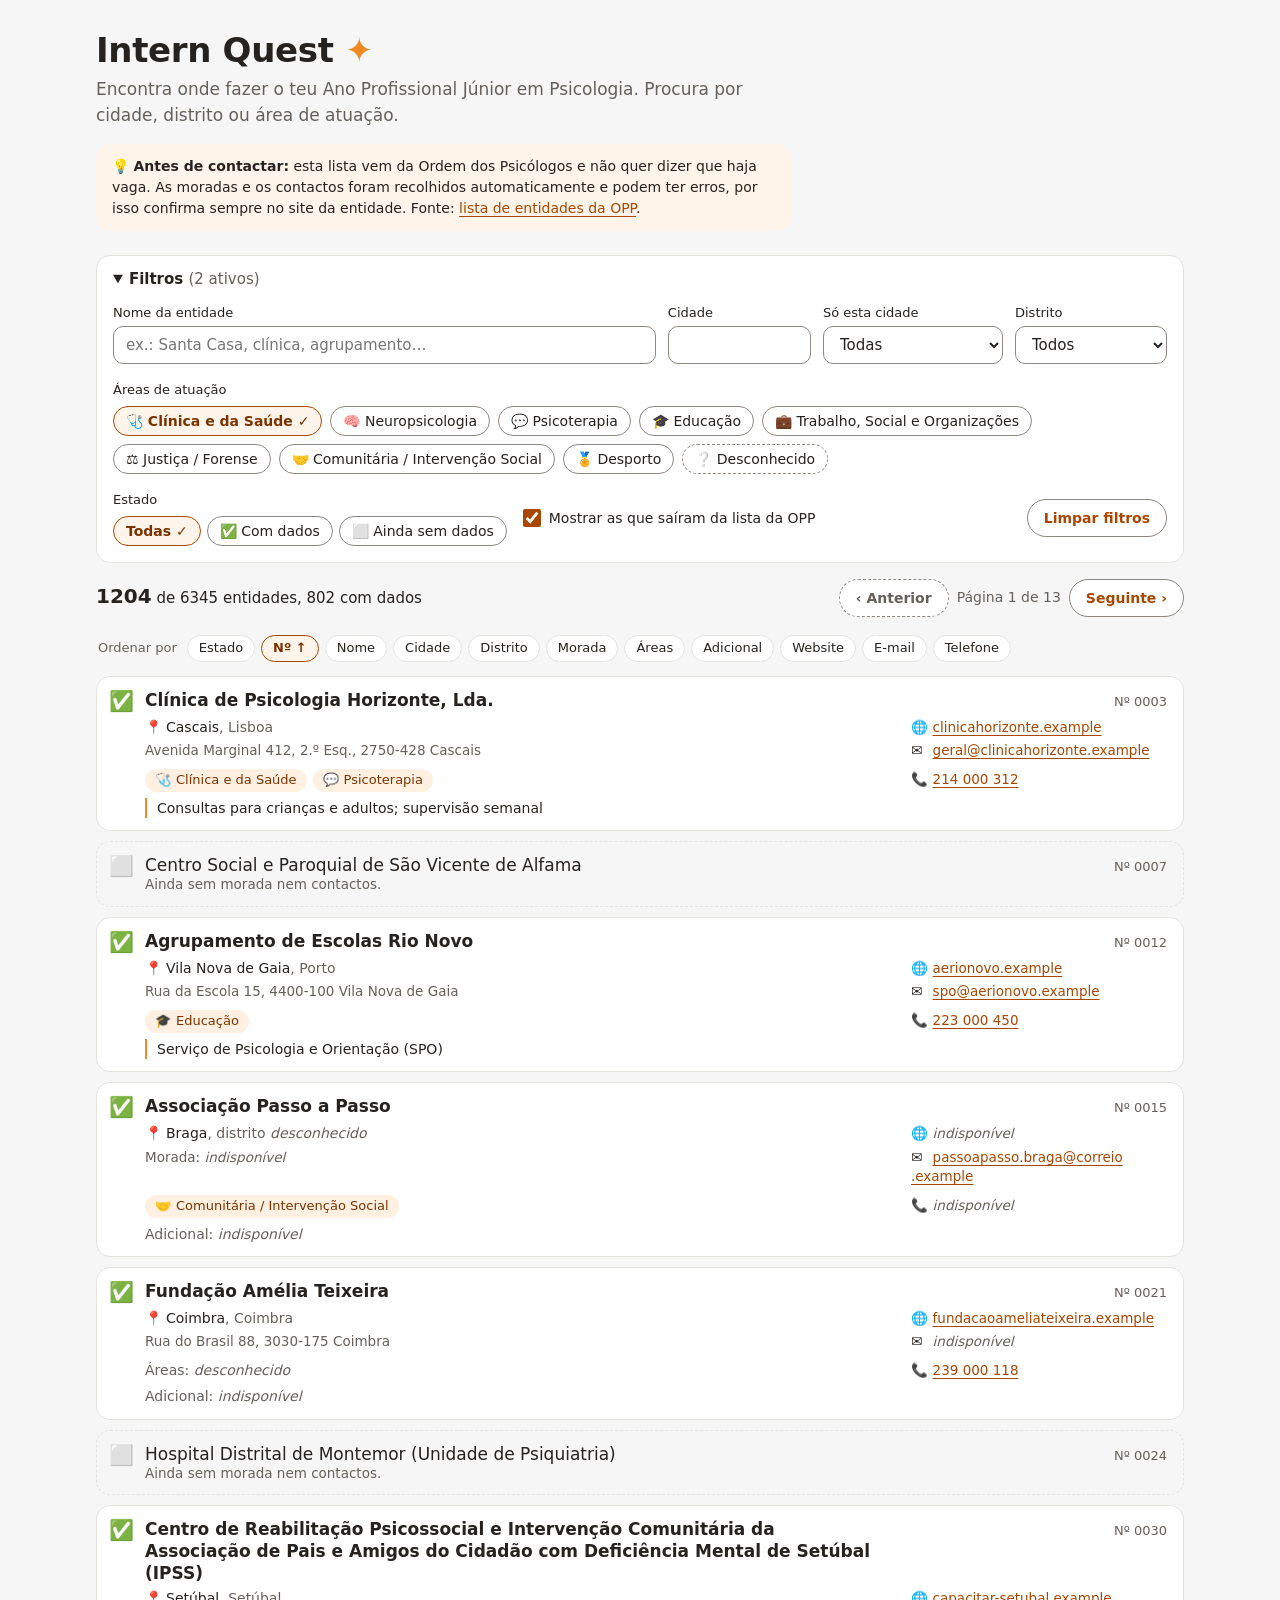
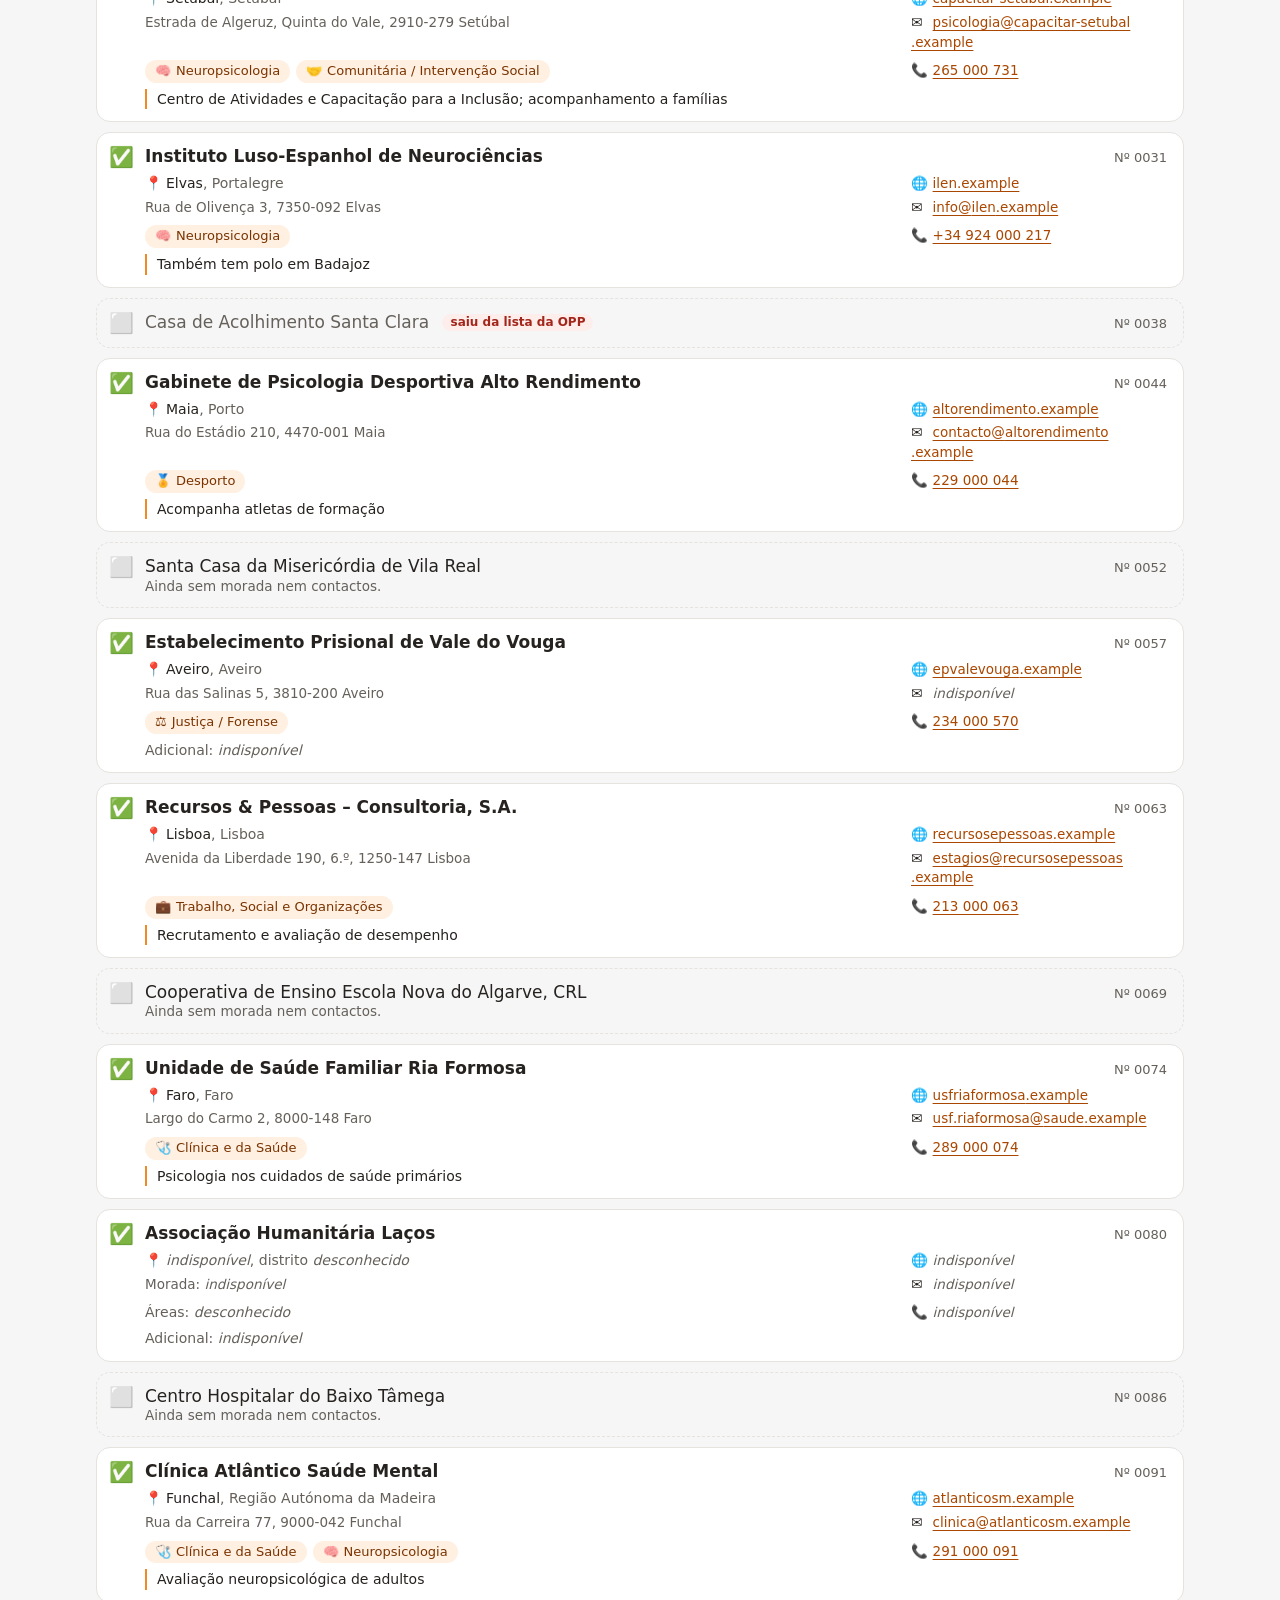
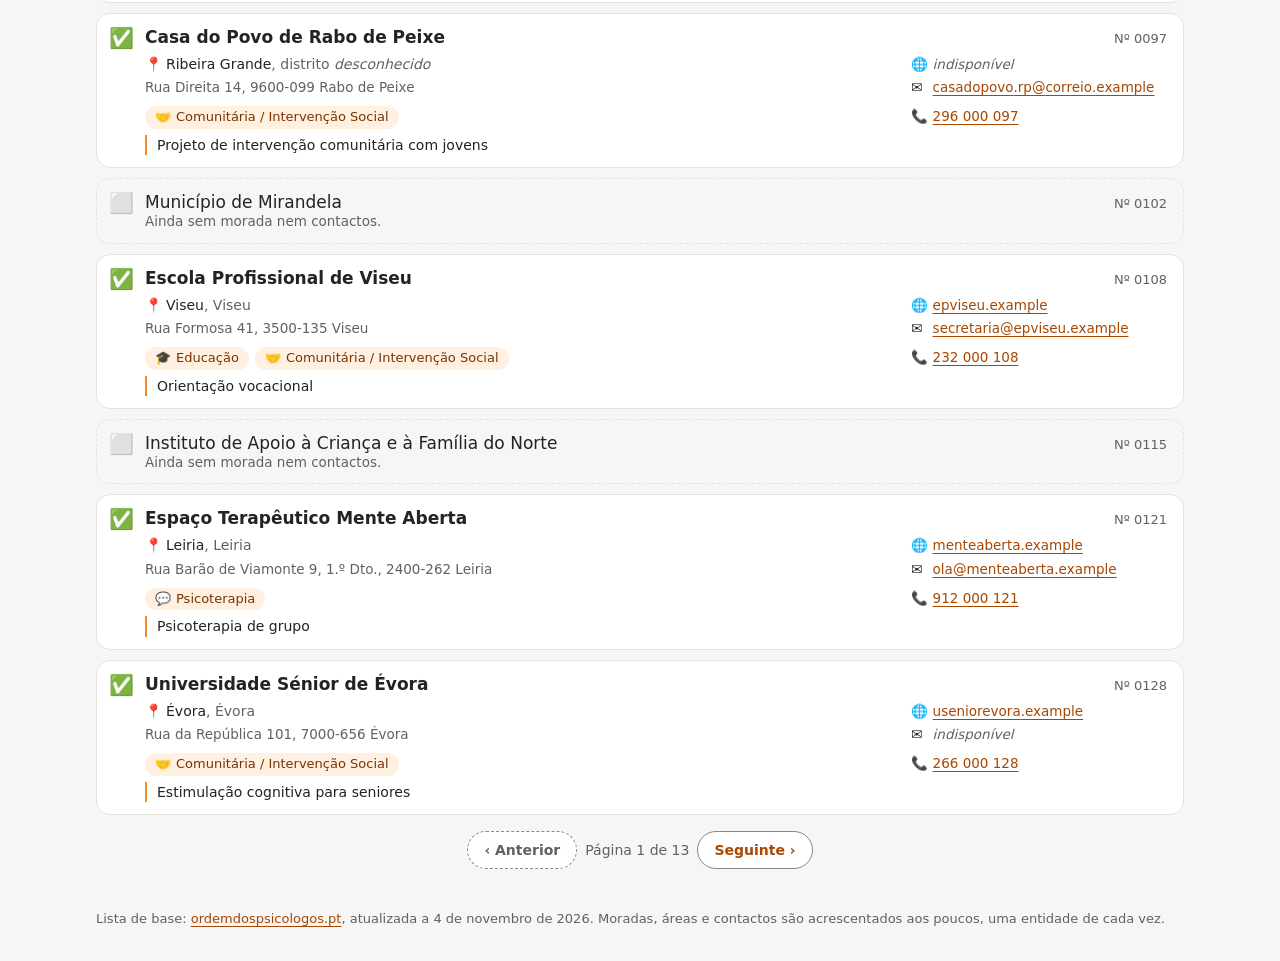
==== docs/mockup/index.html @ ccc0672b "docs: add visual mockup, any-of area filter only" ====
<!doctype html>
<html lang="pt-PT">
<head>
<meta charset="utf-8">
<meta name="viewport" content="width=device-width,initial-scale=1">
<meta name="color-scheme" content="light dark">
<title>Intern Quest · Estágios de Psicologia</title>
<script>document.documentElement.classList.add('js')</script>
<link rel="stylesheet" href="app.css">
</head>
<body>
<div class="pagina">
<header class="topo">
  <h1>Intern Quest <span class="marca" aria-hidden="true">✦</span></h1>
  <p class="sub">Encontra onde fazer o teu Ano Profissional Júnior em Psicologia. Procura por cidade, distrito ou área de atuação.</p>
  <p class="aviso" role="note"><span aria-hidden="true">💡</span> <strong>Antes de contactar:</strong> esta lista vem da Ordem dos Psicólogos e não quer dizer que haja vaga. As moradas e os contactos foram recolhidos automaticamente e podem ter erros, por isso confirma sempre no site da entidade. Fonte: <a href="https://www.ordemdospsicologos.pt/pt/estagios/entidades">lista de entidades da OPP</a>.</p>
</header>
<noscript><p class="semjs">Sem JavaScript vês todas as entidades, sem filtros nem ordenação. Usa a pesquisa do navegador (Ctrl+F).</p></noscript>

<main>
<details id="painel" open>
<summary>Filtros <span id="ativos">(2 ativos)</span></summary>
<form id="filters" role="search" aria-label="Filtrar entidades">
  <div class="campos">
    <label class="campo nome">Nome da entidade <input type="search" name="nome" autocomplete="off" placeholder="ex.: Santa Casa, clínica, agrupamento…"></label>
    <label class="campo">Cidade <input type="search" name="cidade" list="cidades" autocomplete="off"></label>
    <label class="campo">Só esta cidade <select name="c"><option value="">Todas</option><option>Braga</option><option>Cascais</option><option>Coimbra</option><option>Vila Nova de Gaia</option></select></label>
    <label class="campo">Distrito <select name="d"><option value="">Todos</option><option>Aveiro</option><option>Lisboa</option><option>Porto</option><option value="desconhecido">Desconhecido</option></select></label>
  </div>
  <datalist id="cidades"><option value="Braga"><option value="Cascais"><option value="Coimbra"><option value="Vila Nova de Gaia"></datalist>
  <fieldset>
    <legend>Áreas de atuação</legend>
    <div class="opcoes">
      <label class="toggle"><input type="checkbox" name="a" value="clinica" checked><span><span aria-hidden="true">🩺</span> Clínica e da Saúde</span></label>
      <label class="toggle"><input type="checkbox" name="a" value="neuropsicologia"><span><span aria-hidden="true">🧠</span> Neuropsicologia</span></label>
      <label class="toggle"><input type="checkbox" name="a" value="psicoterapia"><span><span aria-hidden="true">💬</span> Psicoterapia</span></label>
      <label class="toggle"><input type="checkbox" name="a" value="educacao"><span><span aria-hidden="true">🎓</span> Educação</span></label>
      <label class="toggle"><input type="checkbox" name="a" value="organizacoes"><span><span aria-hidden="true">💼</span> Trabalho, Social e Organizações</span></label>
      <label class="toggle"><input type="checkbox" name="a" value="justica"><span><span aria-hidden="true">⚖️</span> Justiça / Forense</span></label>
      <label class="toggle"><input type="checkbox" name="a" value="comunitaria"><span><span aria-hidden="true">🤝</span> Comunitária / Intervenção Social</span></label>
      <label class="toggle"><input type="checkbox" name="a" value="desporto"><span><span aria-hidden="true">🏅</span> Desporto</span></label>
      <label class="toggle"><input type="checkbox" name="a" value="desconhecido"><span><span aria-hidden="true">❔</span> Desconhecido</span></label>
    </div>
  </fieldset>
  <div class="grupo">
    <fieldset class="campo">
      <legend>Estado</legend>
      <div class="seg">
        <label class="toggle"><input type="radio" name="estado" value="todos" checked><span>Todas</span></label>
        <label class="toggle"><input type="radio" name="estado" value="ok"><span>✅ Com dados</span></label>
        <label class="toggle"><input type="radio" name="estado" value="todo"><span>⬜ Ainda sem dados</span></label>
      </div>
    </fieldset>
    <label class="check"><input type="checkbox" name="rem" value="1" checked> Mostrar as que saíram da lista da OPP</label>
    <button type="reset" class="limpar">Limpar filtros</button>
  </div>
</form>
</details>

<div class="barra">
  <p id="count" aria-live="polite"><strong>1204</strong> de 6345 entidades, 802 com dados</p>
  <nav class="pager" aria-label="Paginação">
    <button type="button" data-p="prev" disabled>‹ Anterior</button>
    <span>Página 1 de 13</span>
    <button type="button" data-p="next">Seguinte ›</button>
  </nav>
</div>

<div id="vazio" hidden>
  <span class="grande" aria-hidden="true">🔍</span>
  <p><strong>Nenhuma entidade com estes filtros.</strong> Experimenta tirar uma área ou procurar pelo distrito em vez da cidade.</p>
  <button type="reset" form="filters">Limpar filtros</button>
</div>

<div class="tabela">
<table role="table" aria-label="Entidades de estágio da OPP">
<thead role="rowgroup"><tr role="row">
<th role="columnheader" scope="col" data-k="estado"><button type="button">Estado</button></th>
<th role="columnheader" scope="col" data-k="n" aria-sort="ascending"><button type="button">Nº</button></th>
<th role="columnheader" scope="col" data-k="nome"><button type="button">Nome</button></th>
<th role="columnheader" scope="col" data-k="cidade"><button type="button">Cidade</button></th>
<th role="columnheader" scope="col" data-k="distrito"><button type="button">Distrito</button></th>
<th role="columnheader" scope="col" data-k="morada"><button type="button">Morada</button></th>
<th role="columnheader" scope="col" data-k="areas"><button type="button">Áreas</button></th>
<th role="columnheader" scope="col" data-k="adicional"><button type="button">Adicional</button></th>
<th role="columnheader" scope="col" data-k="web"><button type="button">Website</button></th>
<th role="columnheader" scope="col" data-k="email"><button type="button">E-mail</button></th>
<th role="columnheader" scope="col" data-k="tel"><button type="button">Telefone</button></th>
</tr></thead>
<tbody id="rows" class="ready" role="rowgroup">
<tr id="e0003"><td>✅</td><td>0003</td><td>Clínica de Psicologia Horizonte, Lda.</td><td>Cascais</td><td>Lisboa</td><td>Avenida Marginal 412, 2.º Esq., 2750-428 Cascais</td><td>clinica psicoterapia</td><td>Consultas para crianças e adultos; supervisão semanal</td><td>https://www.clinicahorizonte.example</td><td>geral@clinicahorizonte.example</td><td>+351 214 000 312</td></tr>
<tr id="e0007"><td>⬜</td><td>0007</td><td>Centro Social e Paroquial de São Vicente de Alfama</td><td></td><td></td><td></td><td></td><td></td><td></td><td></td><td></td></tr>
<tr id="e0012"><td>✅</td><td>0012</td><td>Agrupamento de Escolas Rio Novo</td><td>Vila Nova de Gaia</td><td>Porto</td><td>Rua da Escola 15, 4400-100 Vila Nova de Gaia</td><td>educacao</td><td>Serviço de Psicologia e Orientação (SPO)</td><td>https://aerionovo.example</td><td>spo@aerionovo.example</td><td>+351 223 000 450</td></tr>
<tr id="e0015"><td>✅</td><td>0015</td><td>Associação Passo a Passo</td><td>Braga</td><td><i>desconhecido</i></td><td><i>indisponível</i></td><td>comunitaria</td><td><i>indisponível</i></td><td><i>indisponível</i></td><td>passoapasso.braga@correio.example</td><td><i>indisponível</i></td></tr>
<tr id="e0021"><td>✅</td><td>0021</td><td>Fundação Amélia Teixeira</td><td>Coimbra</td><td>Coimbra</td><td>Rua do Brasil 88, 3030-175 Coimbra</td><td><i>desconhecido</i></td><td><i>indisponível</i></td><td>https://fundacaoameliateixeira.example</td><td><i>indisponível</i></td><td>+351 239 000 118</td></tr>
<tr id="e0024"><td>⬜</td><td>0024</td><td>Hospital Distrital de Montemor (Unidade de Psiquiatria)</td><td></td><td></td><td></td><td></td><td></td><td></td><td></td><td></td></tr>
<tr id="e0030"><td>✅</td><td>0030</td><td>Centro de Reabilitação Psicossocial e Intervenção Comunitária da Associação de Pais e Amigos do Cidadão com Deficiência Mental de Setúbal (IPSS)</td><td>Setúbal</td><td>Setúbal</td><td>Estrada de Algeruz, Quinta do Vale, 2910-279 Setúbal</td><td>neuropsicologia comunitaria</td><td>Centro de Atividades e Capacitação para a Inclusão; acompanhamento a famílias</td><td>https://www.capacitar-setubal.example</td><td>psicologia@capacitar-setubal.example</td><td>+351 265 000 731</td></tr>
<tr id="e0031"><td>✅</td><td>0031</td><td>Instituto Luso-Espanhol de Neurociências</td><td>Elvas</td><td>Portalegre</td><td>Rua de Olivença 3, 7350-092 Elvas</td><td>neuropsicologia</td><td>Também tem polo em Badajoz</td><td>https://ilen.example</td><td>info@ilen.example</td><td>+34 924 000 217</td></tr>
<tr id="e0038" data-removed="1"><td>⬜</td><td>0038</td><td>Casa de Acolhimento Santa Clara</td><td></td><td></td><td></td><td></td><td></td><td></td><td></td><td></td></tr>
<tr id="e0044"><td>✅</td><td>0044</td><td>Gabinete de Psicologia Desportiva Alto Rendimento</td><td>Maia</td><td>Porto</td><td>Rua do Estádio 210, 4470-001 Maia</td><td>desporto</td><td>Acompanha atletas de formação</td><td>https://altorendimento.example</td><td>contacto@altorendimento.example</td><td>+351 229 000 044</td></tr>
<tr id="e0052"><td>⬜</td><td>0052</td><td>Santa Casa da Misericórdia de Vila Real</td><td></td><td></td><td></td><td></td><td></td><td></td><td></td><td></td></tr>
<tr id="e0057"><td>✅</td><td>0057</td><td>Estabelecimento Prisional de Vale do Vouga</td><td>Aveiro</td><td>Aveiro</td><td>Rua das Salinas 5, 3810-200 Aveiro</td><td>justica</td><td><i>indisponível</i></td><td>https://www.epvalevouga.example</td><td><i>indisponível</i></td><td>+351 234 000 570</td></tr>
<tr id="e0063"><td>✅</td><td>0063</td><td>Recursos &amp; Pessoas – Consultoria, S.A.</td><td>Lisboa</td><td>Lisboa</td><td>Avenida da Liberdade 190, 6.º, 1250-147 Lisboa</td><td>organizacoes</td><td>Recrutamento e avaliação de desempenho</td><td>https://recursosepessoas.example</td><td>estagios@recursosepessoas.example</td><td>+351 213 000 063</td></tr>
<tr id="e0069"><td>⬜</td><td>0069</td><td>Cooperativa de Ensino Escola Nova do Algarve, CRL</td><td></td><td></td><td></td><td></td><td></td><td></td><td></td><td></td></tr>
<tr id="e0074"><td>✅</td><td>0074</td><td>Unidade de Saúde Familiar Ria Formosa</td><td>Faro</td><td>Faro</td><td>Largo do Carmo 2, 8000-148 Faro</td><td>clinica</td><td>Psicologia nos cuidados de saúde primários</td><td>https://usfriaformosa.example</td><td>usf.riaformosa@saude.example</td><td>+351 289 000 074</td></tr>
<tr id="e0080"><td>✅</td><td>0080</td><td>Associação Humanitária Laços</td><td><i>indisponível</i></td><td><i>desconhecido</i></td><td><i>indisponível</i></td><td><i>desconhecido</i></td><td><i>indisponível</i></td><td><i>indisponível</i></td><td><i>indisponível</i></td><td><i>indisponível</i></td></tr>
<tr id="e0086"><td>⬜</td><td>0086</td><td>Centro Hospitalar do Baixo Tâmega</td><td></td><td></td><td></td><td></td><td></td><td></td><td></td><td></td></tr>
<tr id="e0091"><td>✅</td><td>0091</td><td>Clínica Atlântico Saúde Mental</td><td>Funchal</td><td>Região Autónoma da Madeira</td><td>Rua da Carreira 77, 9000-042 Funchal</td><td>clinica neuropsicologia</td><td>Avaliação neuropsicológica de adultos</td><td>https://atlanticosm.example</td><td>clinica@atlanticosm.example</td><td>+351 291 000 091</td></tr>
<tr id="e0097"><td>✅</td><td>0097</td><td>Casa do Povo de Rabo de Peixe</td><td>Ribeira Grande</td><td><i>desconhecido</i></td><td>Rua Direita 14, 9600-099 Rabo de Peixe</td><td>comunitaria</td><td>Projeto de intervenção comunitária com jovens</td><td><i>indisponível</i></td><td>casadopovo.rp@correio.example</td><td>+351 296 000 097</td></tr>
<tr id="e0102"><td>⬜</td><td>0102</td><td>Município de Mirandela</td><td></td><td></td><td></td><td></td><td></td><td></td><td></td><td></td></tr>
<tr id="e0108"><td>✅</td><td>0108</td><td>Escola Profissional de Viseu</td><td>Viseu</td><td>Viseu</td><td>Rua Formosa 41, 3500-135 Viseu</td><td>educacao comunitaria</td><td>Orientação vocacional</td><td>https://epviseu.example</td><td>secretaria@epviseu.example</td><td>+351 232 000 108</td></tr>
<tr id="e0115"><td>⬜</td><td>0115</td><td>Instituto de Apoio à Criança e à Família do Norte</td><td></td><td></td><td></td><td></td><td></td><td></td><td></td><td></td></tr>
<tr id="e0121"><td>✅</td><td>0121</td><td>Espaço Terapêutico Mente Aberta</td><td>Leiria</td><td>Leiria</td><td>Rua Barão de Viamonte 9, 1.º Dto., 2400-262 Leiria</td><td>psicoterapia</td><td>Psicoterapia de grupo</td><td>https://menteaberta.example</td><td>ola@menteaberta.example</td><td>+351 912 000 121</td></tr>
<tr id="e0128"><td>✅</td><td>0128</td><td>Universidade Sénior de Évora</td><td>Évora</td><td>Évora</td><td>Rua da República 101, 7000-656 Évora</td><td>comunitaria</td><td>Estimulação cognitiva para seniores</td><td>https://useniorevora.example</td><td><i>indisponível</i></td><td>+351 266 000 128</td></tr>
</tbody>
</table>
</div>

<nav class="pager pager-fim" aria-label="Paginação, fim da lista">
  <button type="button" data-p="prev" disabled>‹ Anterior</button>
  <span>Página 1 de 13</span>
  <button type="button" data-p="next">Seguinte ›</button>
</nav>
</main>

<footer>
  Lista de base: <a href="https://www.ordemdospsicologos.pt/pt/estagios/entidades">ordemdospsicologos.pt</a>, atualizada a 4 de novembro de 2026. Moradas, áreas e contactos são acrescentados aos poucos, uma entidade de cada vez.
</footer>
</div>

<!-- MOCKUP ONLY. enhance() below produces the exact DOM app.js must produce; the rest only toggles visual state. -->
<script>
(function () {
  var L = {clinica:['🩺','Clínica e da Saúde'], neuropsicologia:['🧠','Neuropsicologia'], psicoterapia:['💬','Psicoterapia'], educacao:['🎓','Educação'],
    organizacoes:['💼','Trabalho, Social e Organizações'], justica:['⚖️','Justiça / Forense'], comunitaria:['🤝','Comunitária / Intervenção Social'], desporto:['🏅','Desporto']};
  var NEW = '<span class="vh"> (abre noutra janela)</span>';
  function el(tag, cls, text) { var e = document.createElement(tag); if (cls) e.className = cls; if (text) e.textContent = text; return e; }
  function link(href, label, ext) {
    var a = el('a'); a.href = href;
    label.split(/(?<=@)|(?=\.)/).forEach(function (p, i) { if (i) a.append(el('wbr')); a.append(p); });
    if (ext) { a.target = '_blank'; a.rel = 'noopener'; a.insertAdjacentHTML('beforeend', NEW); }
    return a;
  }
  function area(k) { var s = el('span', 'area'), i = el('span', '', L[k][0]); i.setAttribute('aria-hidden', 'true'); s.append(i, L[k][1]); return s; }
  function enhance(tr) {
    var c = tr.cells, has = function (td) { return td.textContent && !td.querySelector('i'); };
    tr.setAttribute('role', 'row'); Array.prototype.forEach.call(c, function (td) { td.setAttribute('role', 'cell'); });
    var ok = c[0].textContent === '✅', s = el('span', ok ? 'st' : 'st st-todo', c[0].textContent);
    s.setAttribute('role', 'img'); s.setAttribute('aria-label', ok ? 'Preenchido' : 'Por preencher'); s.title = s.getAttribute('aria-label');
    c[0].replaceChildren(s);
    if (has(c[6])) { var w = el('span', 'areas'); c[6].textContent.split(' ').forEach(function (k) { w.append(area(k)); }); c[6].replaceChildren(w); }
    if (has(c[8])) { var u = new URL(c[8].textContent); c[8].replaceChildren(link(u.href, u.hostname.replace(/^www\./, ''), true)); }
    if (has(c[9])) c[9].replaceChildren(link('mailto:' + c[9].textContent, c[9].textContent));
    if (has(c[10])) { var t = c[10].textContent; c[10].replaceChildren(link('tel:' + t.replace(/ /g, ''), t.replace(/^\+351 /, ''))); }
    if (tr.dataset.removed) c[2].append(' ', el('span', 'removida', 'saiu da lista da OPP'));
  }
  Array.prototype.forEach.call(document.getElementById('rows').rows, enhance);

  var ths = document.querySelectorAll('thead th');
  ths.forEach(function (th) {
    th.querySelector('button').addEventListener('click', function () {
      var dir = th.getAttribute('aria-sort') === 'ascending' ? 'descending' : 'ascending';
      ths.forEach(function (o) { o.removeAttribute('aria-sort'); }); th.setAttribute('aria-sort', dir);
    });
  });

  var f = document.getElementById('filters');
  function active() {
    var n = 0;
    ['nome', 'cidade', 'c', 'd'].forEach(function (k) { if (f.elements[k].value) n++; });
    n += f.querySelectorAll('[name=a]:checked').length;
    if (f.elements.estado.value !== 'todos') n++; if (f.elements.rem.checked) n++;
    document.getElementById('ativos').textContent = n ? '(' + n + (n > 1 ? ' ativos)' : ' ativo)') : '';
  }
  f.addEventListener('input', active); f.addEventListener('reset', function () { setTimeout(active); });
  active();
  if (matchMedia('(max-width: 719px)').matches) document.getElementById('painel').open = false;

  if (location.hash === '#vazio') {
    document.querySelector('.tabela').hidden = true; document.getElementById('vazio').hidden = false;
    document.getElementById('count').innerHTML = '<strong>0</strong> de 6345 entidades';
    document.querySelectorAll('.pager').forEach(function (p) { p.hidden = true; });
  }
})();
</script>
</body>
</html>
---- docs/mockup/app.css ----
/* Intern Quest: app.css. System fonts only, no external requests.
   Layout: the real <table> is displayed as a list of entity cards; thead becomes a bar of sort pills. */

:root {
  color-scheme: light dark;
  --bg: #f6f6f7;       /* page */
  --card: #ffffff;     /* entity cards, filter panel, fields */
  --soft: #fff4ea;     /* orange wash: disclaimer, card hover, checked chip */
  --fg: #26221f;
  --muted: #65605a;    /* indisponível, desconhecido, secondary text */
  --line: #e6e2de;     /* card borders (decorative) */
  --edge: #8e8780;     /* field and pill borders (≥3:1) */
  --accent: #a94700;   /* orange ink: links, focus ring, active sort */
  --rule: #f08a24;     /* bright orange: decorative only, never text */
  --chip: #fff0e1;     /* área pills */
  --chip-fg: #7a3300;
  --warn: #a3261b;     /* "removida da OPP" */
  --warn-bg: #fdeeec;

  --sans: system-ui, -apple-system, "Segoe UI", Roboto, "Noto Sans", "Helvetica Neue", Arial, sans-serif;
  --round: ui-rounded, "SF Pro Rounded", "Arial Rounded MT Bold", "Nunito", "Varela Round", system-ui, sans-serif;
  --r-card: 14px; --r-field: 10px; --r-pill: 999px;
  --s1: 4px; --s2: 8px; --s3: 12px; --s4: 16px; --s5: 24px; --s6: 32px;
}
@media (prefers-color-scheme: dark) {
  :root {
    --bg: #161618; --card: #212124; --soft: #2e2219;
    --fg: #ecebe8; --muted: #a8a39d; --line: #34322f; --edge: #7a746e;
    --accent: #ffa95e; --rule: #e07a1f; --chip: #3a2818; --chip-fg: #ffd0a3;
    --warn: #ff9a8f; --warn-bg: #3b1c19;
  }
}

*, *::before, *::after { box-sizing: border-box; }
html { -webkit-text-size-adjust: 100%; }
body { margin: 0; background: var(--bg); color: var(--fg); font: 15px/1.5 var(--sans); }
.pagina { max-width: 1120px; margin: 0 auto; padding: 0 var(--s4); }
a { color: var(--accent); text-underline-offset: 3px; text-decoration-thickness: 1px; }
a:hover { text-decoration-thickness: 2px; }
:focus-visible { outline: 2px solid var(--accent); outline-offset: 2px; }
[hidden] { display: none !important; }
.vh { position: absolute !important; width: 1px; height: 1px; overflow: hidden; clip: rect(0 0 0 0); clip-path: inset(50%); white-space: nowrap; }

/* ---------- Header ---------- */
.topo { padding: var(--s6) 0 var(--s5); }
.topo h1 { margin: 0; font: 700 34px/1.1 var(--round); letter-spacing: -0.01em; }
.topo h1 .marca { color: var(--rule); }
.topo .sub { margin: var(--s2) 0 var(--s4); font-size: 17px; color: var(--muted); max-width: 60ch; }
.aviso { margin: 0; padding: var(--s3) var(--s4); max-width: 78ch; background: var(--soft); border-radius: var(--r-card); font-size: 14px; }
.aviso strong { font-weight: 600; }
.semjs { margin: 0 0 var(--s3); font-size: 14px; color: var(--muted); }

/* ---------- Filter panel ---------- */
#painel { background: var(--card); border: 1px solid var(--line); border-radius: var(--r-card); }
#painel > summary { padding: var(--s3) var(--s4); font-weight: 600; cursor: pointer; border-radius: var(--r-card); }
#painel > summary #ativos { font-weight: 400; color: var(--muted); }
html:not(.js) #painel, html:not(.js) .barra, html:not(.js) .pager, html:not(.js) thead { display: none; }
#filters { padding: 0 var(--s4) var(--s4); display: grid; gap: var(--s4); }
.campos { display: flex; flex-wrap: wrap; gap: var(--s3); align-items: end; }
.campo { display: grid; gap: 4px; font-size: 13px; font-weight: 500; }
.campo input, .campo select {
  font: 15px/1.3 var(--sans); color: var(--fg); background: var(--card);
  border: 1px solid var(--edge); border-radius: var(--r-field); padding: 7px 12px; min-height: 38px;
}
.campo.nome { flex: 1 1 18rem; }
.campo.nome input[type="search"] { width: 100%; }
.campo input[type="search"] { width: 15ch; }
.campo select { max-width: 22ch; }
fieldset { border: 0; margin: 0; padding: 0; min-width: 0; }
legend { padding: 0; font-size: 13px; font-weight: 500; margin-bottom: 6px; }
.grupo { display: flex; flex-wrap: wrap; gap: var(--s3) var(--s4); align-items: center; }
.opcoes { display: flex; flex-wrap: wrap; gap: var(--s2); }

/* checkbox / radio as pills; the native input stays the clicked and focused control */
.toggle { position: relative; display: inline-flex; cursor: pointer; font-size: 14px; }
.toggle input { position: absolute; opacity: 0; inset: 0; margin: 0; cursor: pointer; }
.toggle input + span { padding: 5px 12px; border: 1px solid var(--edge); border-radius: var(--r-pill); background: var(--card); line-height: 1.3; }
.toggle:hover input + span { border-color: var(--accent); }
.toggle input:checked + span { background: var(--soft); border-color: var(--accent); color: var(--chip-fg); font-weight: 600; }
.toggle input:checked + span::after { content: "\00a0✓"; }
.toggle input:focus-visible + span { outline: 2px solid var(--accent); outline-offset: 2px; }
.toggle input[value="desconhecido"] + span { border-style: dashed; }
.seg { display: inline-flex; flex-wrap: wrap; gap: 6px; }
.check { display: inline-flex; gap: 8px; align-items: center; font-size: 14px; cursor: pointer; }
.check input { accent-color: var(--accent); width: 18px; height: 18px; margin: 0; }

button.limpar, .pager button, #vazio button {
  font: 600 14px/1.3 var(--sans); color: var(--accent); background: var(--card);
  border: 1px solid var(--edge); border-radius: var(--r-pill); padding: 7px 16px; min-height: 38px; cursor: pointer;
}
button.limpar { margin-left: auto; }
button:hover:not(:disabled) { border-color: var(--accent); background: var(--soft); }
button:disabled { color: var(--muted); border-style: dashed; cursor: default; }

/* ---------- Count + pager ---------- */
.barra, .pager-fim { display: flex; flex-wrap: wrap; gap: var(--s2) var(--s4); align-items: center; padding: var(--s4) 0 var(--s2); }
#count { margin: 0; font-size: 15px; }
#count strong { font: 700 20px/1 var(--round); font-variant-numeric: tabular-nums; }
.pager { margin-left: auto; display: flex; gap: var(--s2); align-items: center; font-size: 14px; color: var(--muted); font-variant-numeric: tabular-nums; }
.pager-fim { justify-content: center; padding-bottom: var(--s5); }
.pager-fim.pager { margin: 0; }
#vazio { margin: var(--s3) 0 var(--s5); padding: var(--s6) var(--s4); text-align: center; background: var(--card); border: 1px dashed var(--edge); border-radius: var(--r-card); }
#vazio .grande { display: block; font-size: 32px; margin-bottom: var(--s2); }
#vazio p { margin: 0 auto var(--s3); max-width: 46ch; }

/* ---------- The table, as a list ---------- */
table, thead, tbody, tr, th, td, caption { display: block; }
table { font-size: 14px; line-height: 1.45; }
.js #rows:not(.ready) { display: none; }

/* thead = sort bar of pills */
thead { position: sticky; top: 0; z-index: 2; background: var(--bg); padding: var(--s2) 0; }
thead tr { display: flex; gap: 6px; align-items: center; overflow-x: auto; scrollbar-width: thin; padding: 2px; }
thead tr::before { content: "Ordenar por"; flex: none; font-size: 13px; color: var(--muted); margin-right: 4px; }
th { flex: none; padding: 0; }
thead button {
  font: 500 13px/1.3 var(--sans); color: var(--fg); background: var(--card); cursor: pointer;
  border: 1px solid var(--line); border-radius: var(--r-pill); padding: 4px 11px; white-space: nowrap;
}
thead button:hover { border-color: var(--accent); }
th[aria-sort] button { background: var(--soft); border-color: var(--accent); color: var(--chip-fg); font-weight: 600; }
th[aria-sort="ascending"] button::after { content: "\00a0↑"; }
th[aria-sort="descending"] button::after { content: "\00a0↓"; }

/* each row = a card. Grid: status | cidade | distrito | contacts */
tbody { display: grid; gap: 10px; padding-top: var(--s1); }
tbody tr {
  display: grid; grid-template-columns: 2.25rem auto minmax(0, 1fr) minmax(13rem, 17rem);
  align-items: baseline; row-gap: 4px;
  background: var(--card); border: 1px solid var(--line); border-radius: var(--r-card); padding: var(--s3) var(--s4) var(--s3) var(--s3);
}
tbody tr:hover { border-color: var(--rule); }
td { padding: 0; min-width: 0; }
td:empty { display: none; }
td i { color: var(--muted); }

td:nth-child(1) { grid-column: 1; grid-row: 1; align-self: start; font-size: 20px; line-height: 1.2; }
td:nth-child(3) { grid-column: 2 / 4; grid-row: 1; font-size: 17px; font-weight: 600; line-height: 1.3; padding-right: var(--s3); }
td:nth-child(2) { grid-column: 4; grid-row: 1; justify-self: end; font-size: 13px; color: var(--muted); font-variant-numeric: tabular-nums; }
td:nth-child(2)::before { content: "Nº "; }
td:nth-child(4) { grid-column: 2; grid-row: 2; font-weight: 500; }
td:nth-child(4)::before { content: "📍" / ""; margin-right: 4px; font-style: normal; }
td:nth-child(5) { grid-column: 3; grid-row: 2; color: var(--muted); }
td:nth-child(5)::before { content: ",\00a0"; }
td:nth-child(5):has(> i)::before { content: ",\00a0 distrito\00a0 "; }
td:nth-child(6) { grid-column: 2 / 4; grid-row: 3; color: var(--muted); font-size: 13.5px; padding-right: var(--s3); }
td:nth-child(6):has(> i)::before { content: "Morada:\00a0 "; }
td:nth-child(7) { grid-column: 2 / 4; grid-row: 4; padding: 4px var(--s3) 2px 0; }
td:nth-child(7):has(> i)::before { content: "Áreas:\00a0 "; color: var(--muted); }
td:nth-child(8) { grid-column: 2 / 4; grid-row: 5; padding-right: var(--s3); }
td:nth-child(8):not(:has(> i)) { padding-left: 10px; border-left: 2px solid var(--rule); }
td:nth-child(8):has(> i)::before { content: "Adicional:\00a0 "; color: var(--muted); }
td:nth-child(9), td:nth-child(10), td:nth-child(11) { grid-column: 4; padding-left: var(--s4); font-size: 13.5px; overflow-wrap: anywhere; }
td:nth-child(9) { grid-row: 2; } td:nth-child(10) { grid-row: 3; } td:nth-child(11) { grid-row: 4; font-variant-numeric: tabular-nums; }
td:nth-child(9)::before { content: "🌐" / ""; } td:nth-child(10)::before { content: "✉️" / ""; } td:nth-child(11)::before { content: "📞" / ""; }
td:nth-child(n+9):nth-child(-n+11)::before { display: inline-block; width: 1.6em; font-style: normal; }

/* ⬜ rows: lighter card, one friendly line instead of empty fields */
tbody tr:has(.st-todo) { background: transparent; border-style: dashed; }
tbody tr:has(.st-todo) td:nth-child(3) { font-weight: 500; }
tbody tr:has(.st-todo):not([data-removed]) td:nth-child(3)::after {
  content: "Ainda sem morada nem contactos."; display: block; font-size: 13.5px; font-weight: 400; color: var(--muted);
}
tr[data-removed] td:nth-child(3) { color: var(--muted); }

/* cell enhancements */
.st { line-height: 1; }
.areas { display: flex; flex-wrap: wrap; gap: 6px; }
.area { display: inline-flex; gap: 5px; align-items: baseline; padding: 2px 10px; border-radius: var(--r-pill); background: var(--chip); color: var(--chip-fg); font-size: 13px; font-weight: 500; }
.removida { display: inline-block; margin-left: 8px; padding: 1px 8px; border-radius: var(--r-pill); color: var(--warn); background: var(--warn-bg); font-size: 12px; font-weight: 600; vertical-align: 2px; }

footer { padding: var(--s4) 0 var(--s6); font-size: 13px; color: var(--muted); }

/* ---------- Mobile: single-column cards ---------- */
@media (max-width: 719px) {
  .topo { padding-top: var(--s5); }
  .topo h1 { font-size: 28px; }
  .topo .sub { font-size: 16px; }
  .campos .campo { flex: 1 1 100%; }
  .campo input[type="search"], .campo select { width: 100%; max-width: none; min-height: 44px; font-size: 16px; }
  .toggle input + span { padding: 7px 12px; }
  button.limpar { margin-left: 0; }
  .pager { margin-left: 0; width: 100%; justify-content: space-between; }
  tbody tr { display: flex; flex-wrap: wrap; align-items: baseline; gap: 4px 0; padding: var(--s3); }
  td:nth-child(n) { flex: 1 1 100%; padding-left: 0; padding-right: 0; }
  td:nth-child(1) { flex: 0 0 auto; font-size: 18px; margin-right: 8px; }
  td:nth-child(2) { flex: 1 1 auto; text-align: right; }
  td:nth-child(4), td:nth-child(5) { flex: 0 1 auto; }
  td:nth-child(8):not(:has(> i)) { padding-left: 10px; }
  td:nth-child(9), td:nth-child(10), td:nth-child(11) { font-size: 14px; }
  td:nth-child(9) { margin-top: 4px; }
  td:nth-child(n+9):nth-child(-n+11) a { display: inline-block; padding: 3px 0; }
}

@media print {
  #painel, .barra, .pager-fim, thead { display: none; }
  tbody tr { break-inside: avoid; }
}
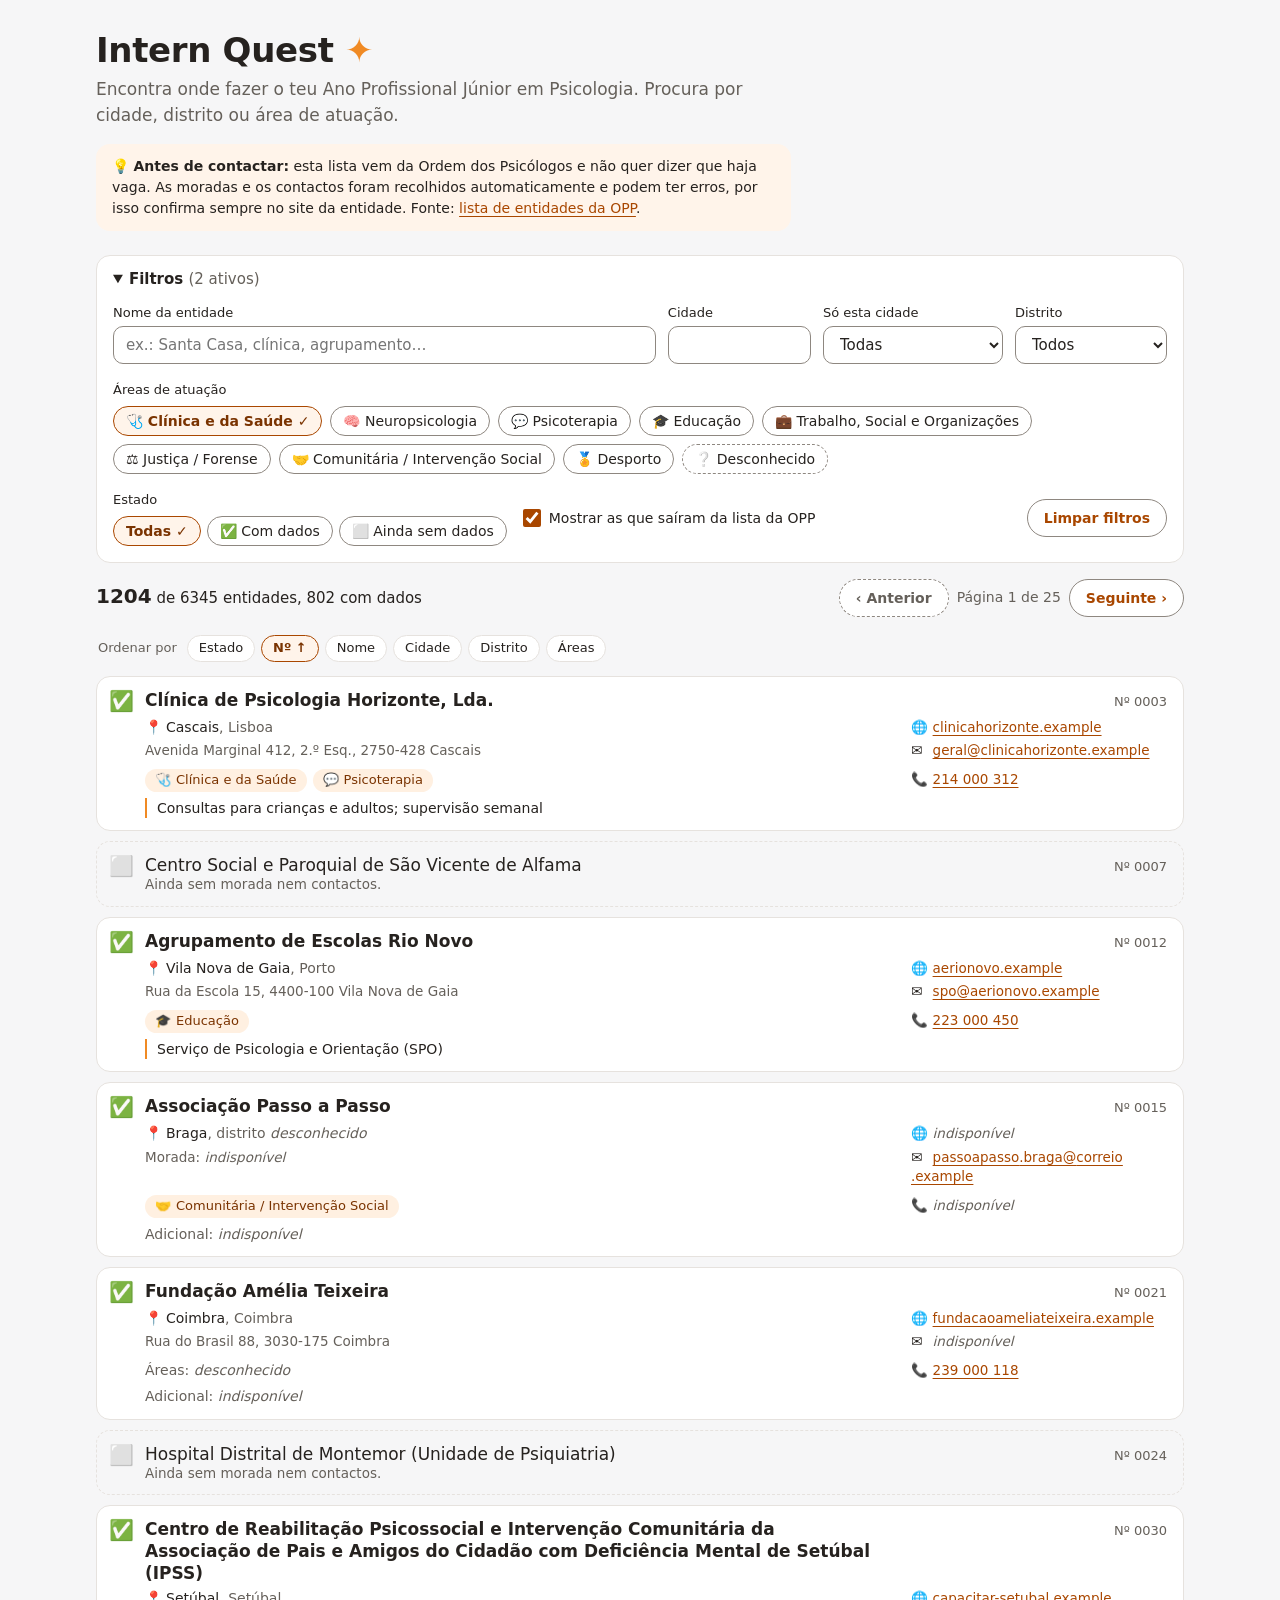
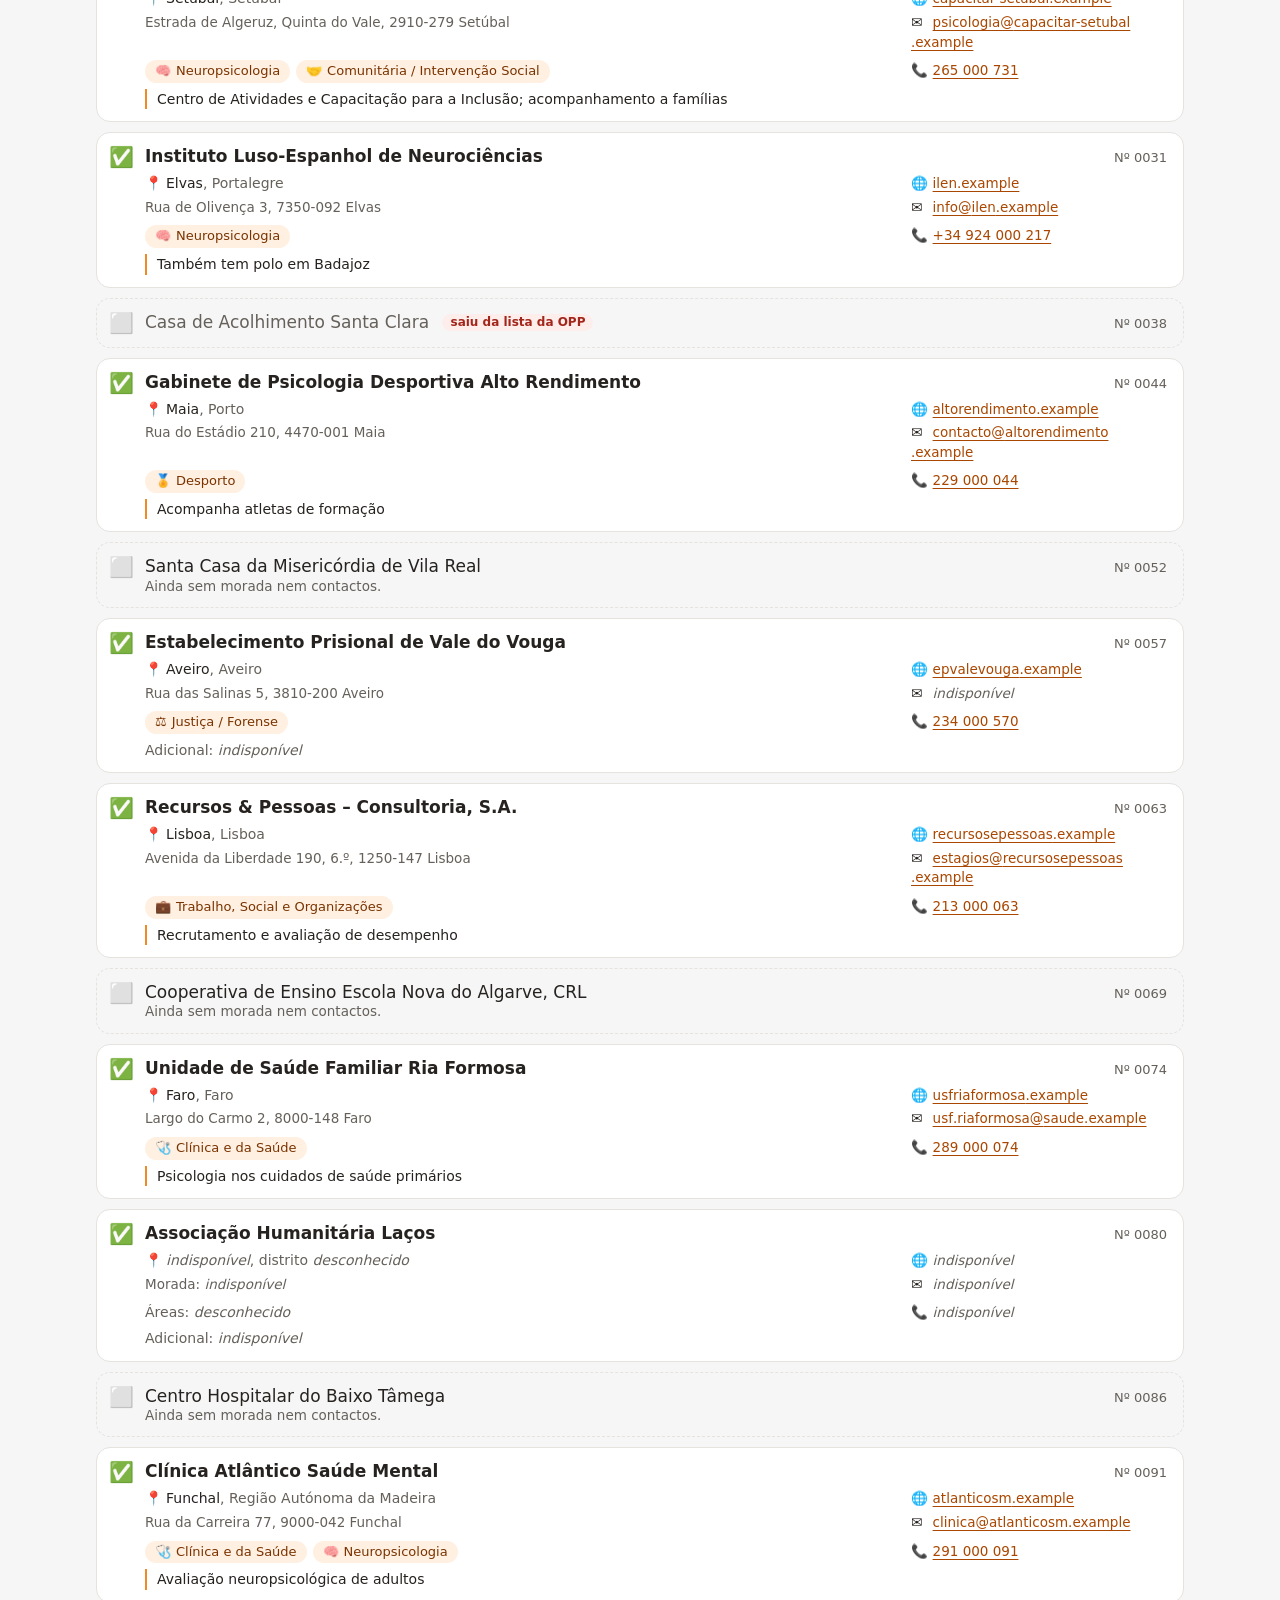
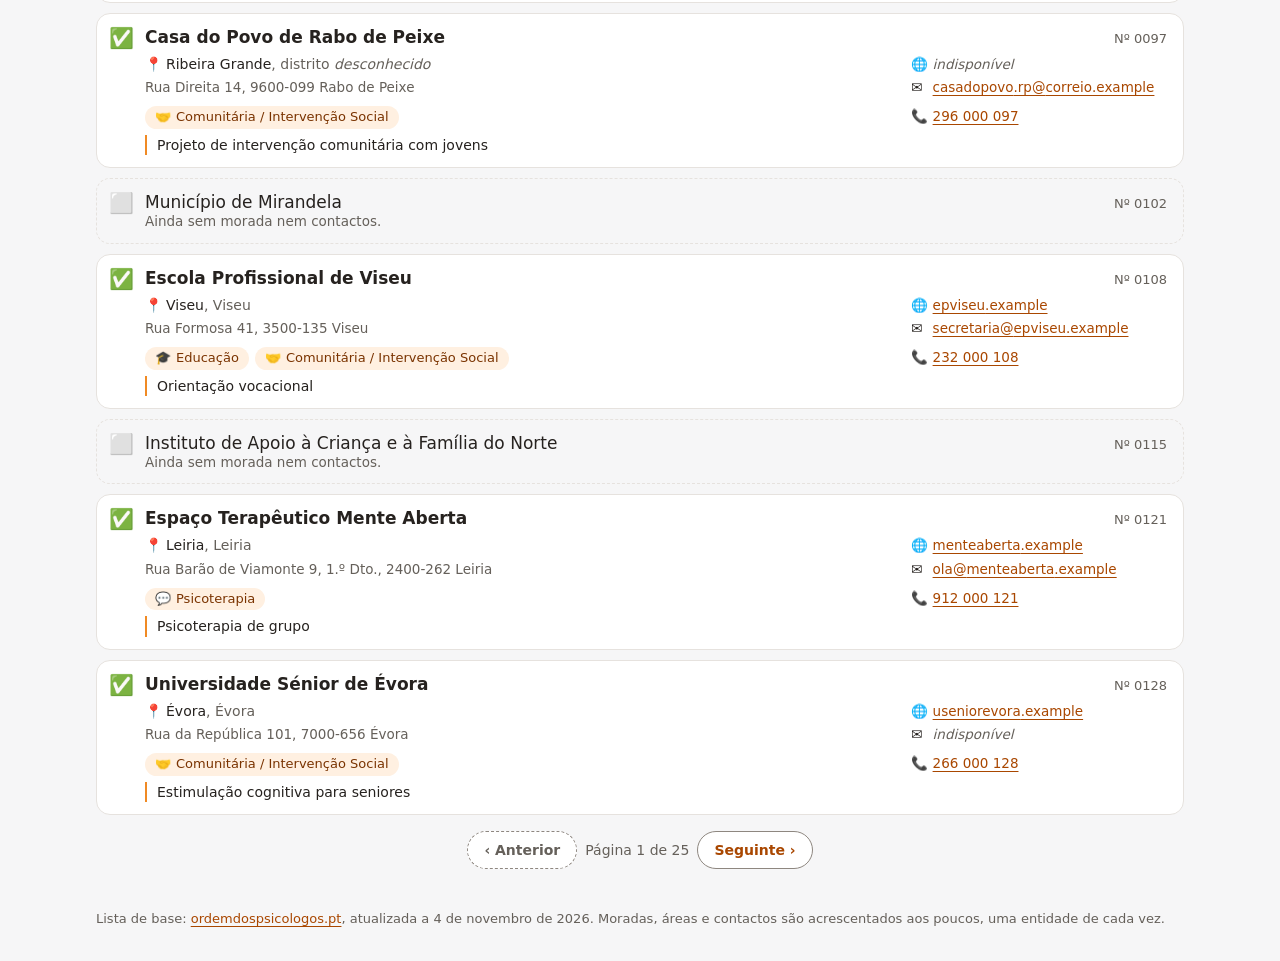
==== commit 90d3fb2f: "docs: 50 rows per page, six sortable columns" ====
--- a/docs/mockup/index.html
+++ b/docs/mockup/index.html
@@ -61,7 +61,7 @@
   <p id="count" aria-live="polite"><strong>1204</strong> de 6345 entidades, 802 com dados</p>
   <nav class="pager" aria-label="Paginação">
     <button type="button" data-p="prev" disabled>‹ Anterior</button>
-    <span>Página 1 de 13</span>
+    <span>Página 1 de 25</span>
     <button type="button" data-p="next">Seguinte ›</button>
   </nav>
 </div>
@@ -80,12 +80,12 @@
 <th role="columnheader" scope="col" data-k="nome"><button type="button">Nome</button></th>
 <th role="columnheader" scope="col" data-k="cidade"><button type="button">Cidade</button></th>
 <th role="columnheader" scope="col" data-k="distrito"><button type="button">Distrito</button></th>
-<th role="columnheader" scope="col" data-k="morada"><button type="button">Morada</button></th>
+<th role="columnheader" scope="col" class="nosort">Morada</th>
 <th role="columnheader" scope="col" data-k="areas"><button type="button">Áreas</button></th>
-<th role="columnheader" scope="col" data-k="adicional"><button type="button">Adicional</button></th>
-<th role="columnheader" scope="col" data-k="web"><button type="button">Website</button></th>
-<th role="columnheader" scope="col" data-k="email"><button type="button">E-mail</button></th>
-<th role="columnheader" scope="col" data-k="tel"><button type="button">Telefone</button></th>
+<th role="columnheader" scope="col" class="nosort">Adicional</th>
+<th role="columnheader" scope="col" class="nosort">Website</th>
+<th role="columnheader" scope="col" class="nosort">E-mail</th>
+<th role="columnheader" scope="col" class="nosort">Telefone</th>
 </tr></thead>
 <tbody id="rows" class="ready" role="rowgroup">
 <tr id="e0003"><td>✅</td><td>0003</td><td>Clínica de Psicologia Horizonte, Lda.</td><td>Cascais</td><td>Lisboa</td><td>Avenida Marginal 412, 2.º Esq., 2750-428 Cascais</td><td>clinica psicoterapia</td><td>Consultas para crianças e adultos; supervisão semanal</td><td>https://www.clinicahorizonte.example</td><td>geral@clinicahorizonte.example</td><td>+351 214 000 312</td></tr>
@@ -118,7 +118,7 @@
 
 <nav class="pager pager-fim" aria-label="Paginação, fim da lista">
   <button type="button" data-p="prev" disabled>‹ Anterior</button>
-  <span>Página 1 de 13</span>
+  <span>Página 1 de 25</span>
   <button type="button" data-p="next">Seguinte ›</button>
 </nav>
 </main>
--- a/docs/mockup/app.css
+++ b/docs/mockup/app.css
@@ -196,3 +196,6 @@
   #painel, .barra, .pager-fim, thead { display: none; }
   tbody tr { break-inside: avoid; }
 }
+
+/* columns that are not sortable: kept for screen readers, hidden from the sort bar */
+th.nosort{position:absolute;width:1px;height:1px;overflow:hidden;clip:rect(0 0 0 0);white-space:nowrap}
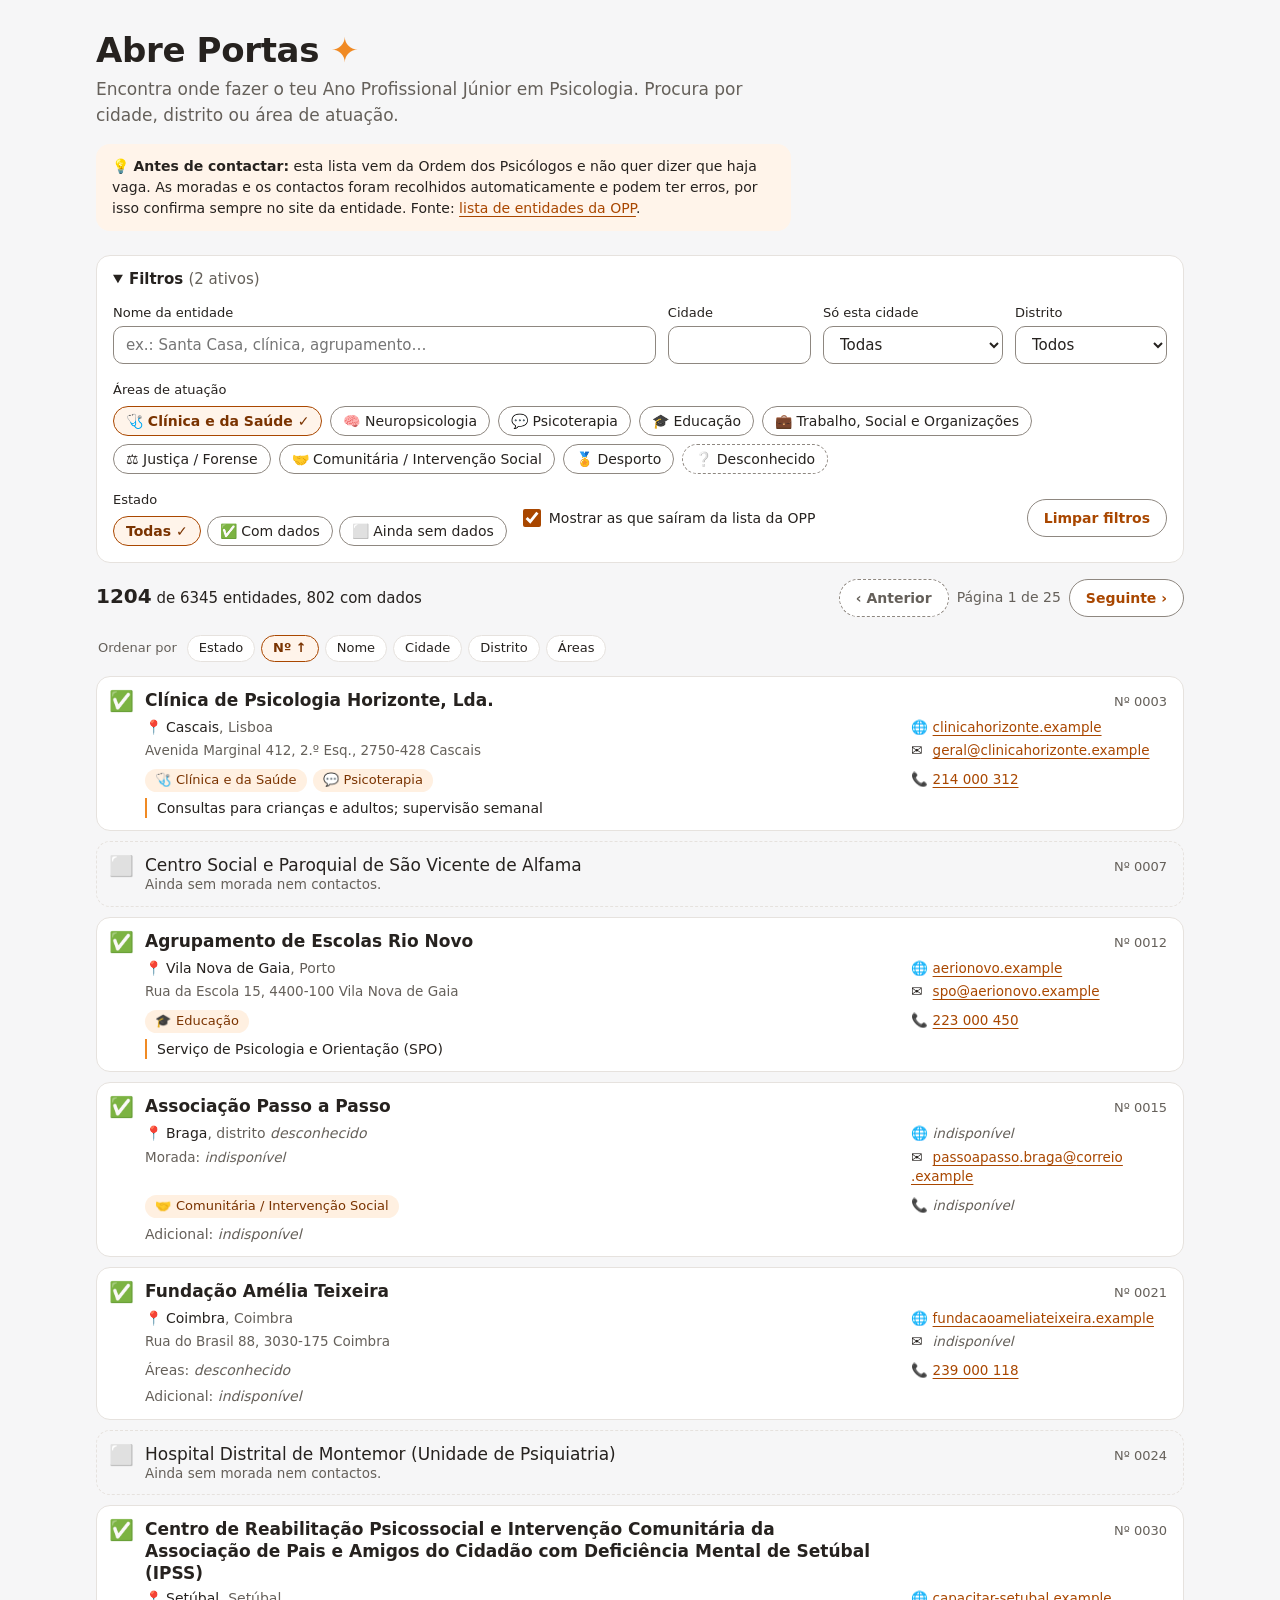
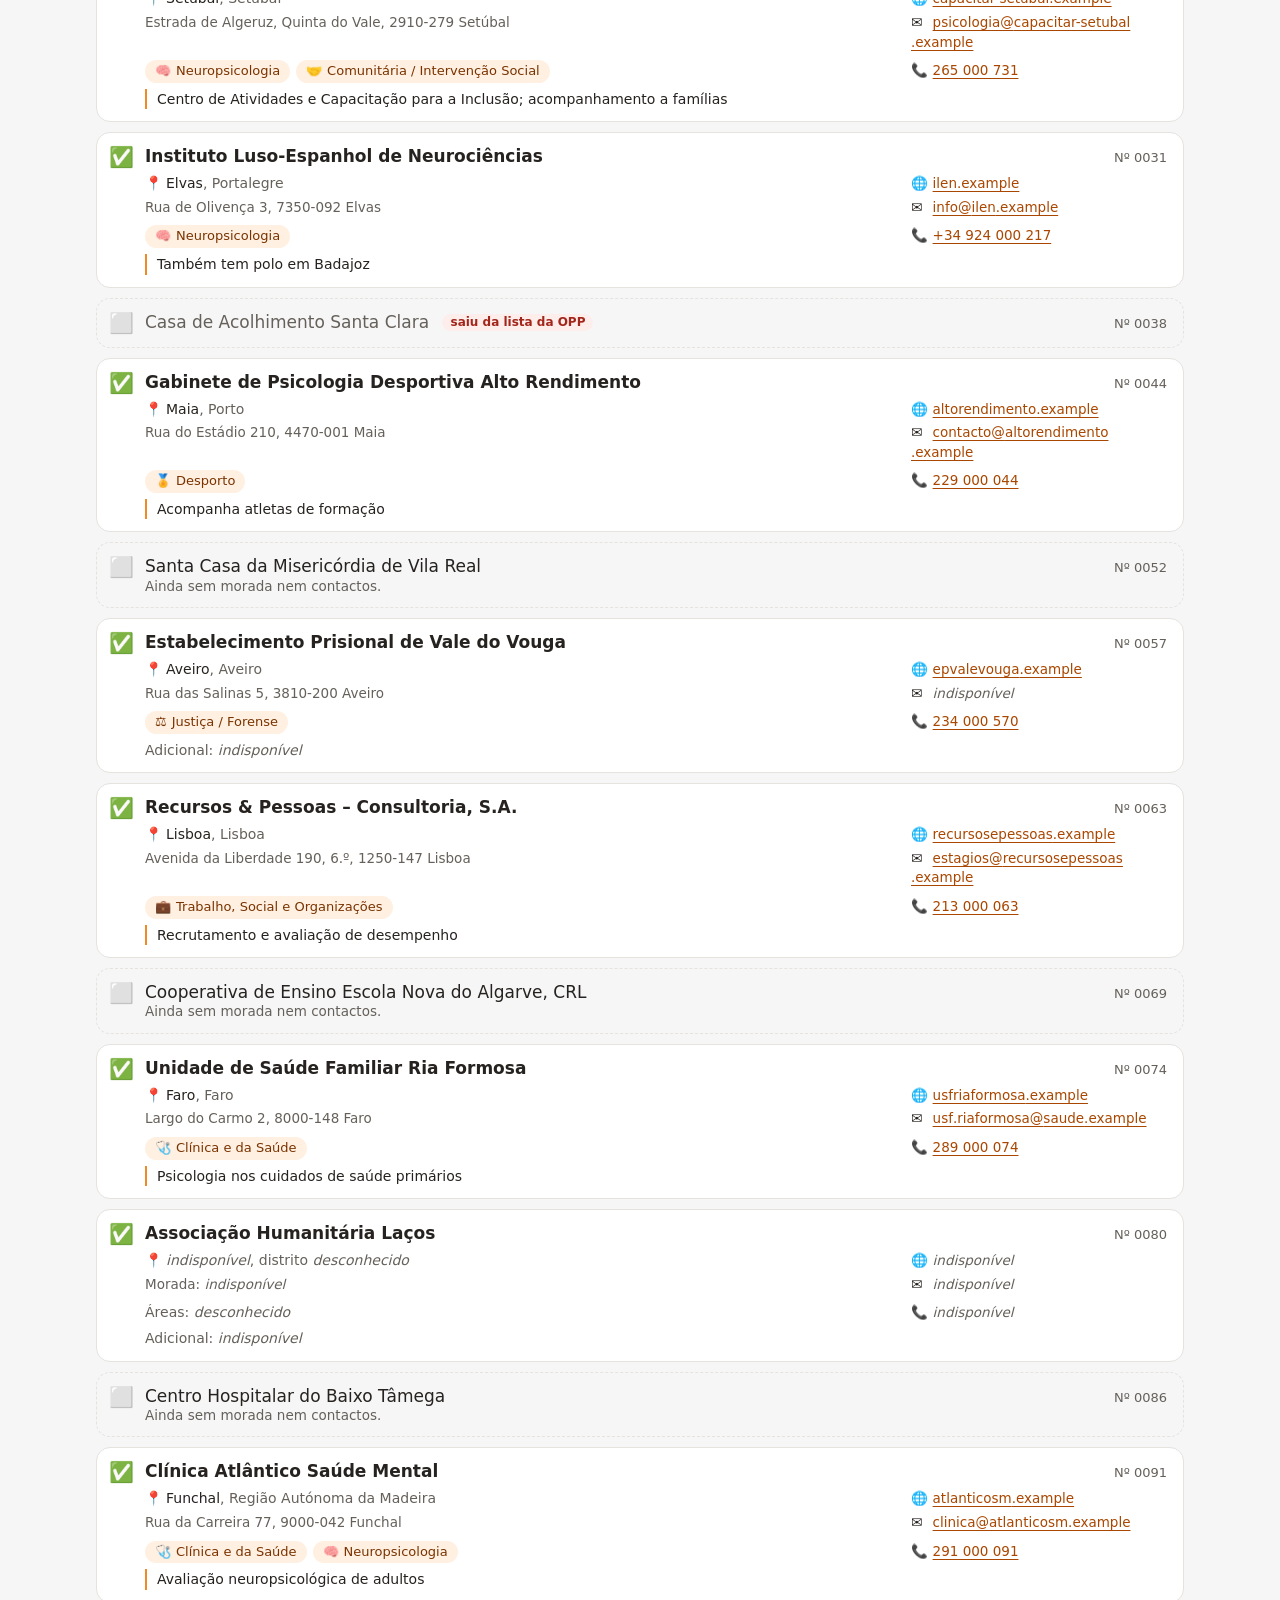
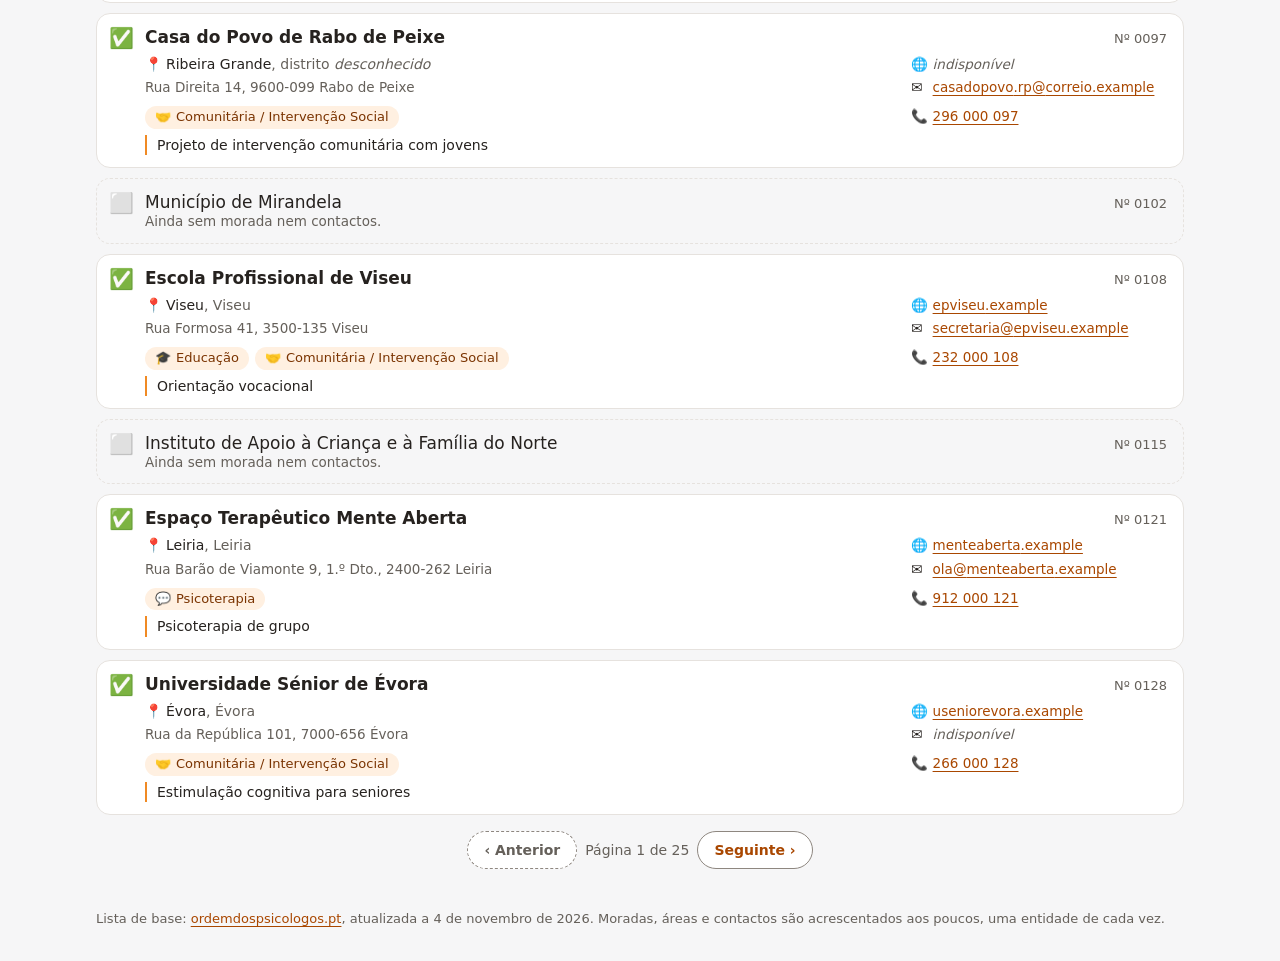
==== commit d9be5334: "chore: rename project labels to Abre Portas" ====
--- a/docs/mockup/index.html
+++ b/docs/mockup/index.html
@@ -4,14 +4,14 @@
 <meta charset="utf-8">
 <meta name="viewport" content="width=device-width,initial-scale=1">
 <meta name="color-scheme" content="light dark">
-<title>Intern Quest · Estágios de Psicologia</title>
+<title>Abre Portas · Estágios de Psicologia</title>
 <script>document.documentElement.classList.add('js')</script>
 <link rel="stylesheet" href="app.css">
 </head>
 <body>
 <div class="pagina">
 <header class="topo">
-  <h1>Intern Quest <span class="marca" aria-hidden="true">✦</span></h1>
+  <h1>Abre Portas <span class="marca" aria-hidden="true">✦</span></h1>
   <p class="sub">Encontra onde fazer o teu Ano Profissional Júnior em Psicologia. Procura por cidade, distrito ou área de atuação.</p>
   <p class="aviso" role="note"><span aria-hidden="true">💡</span> <strong>Antes de contactar:</strong> esta lista vem da Ordem dos Psicólogos e não quer dizer que haja vaga. As moradas e os contactos foram recolhidos automaticamente e podem ter erros, por isso confirma sempre no site da entidade. Fonte: <a href="https://www.ordemdospsicologos.pt/pt/estagios/entidades">lista de entidades da OPP</a>.</p>
 </header>
--- a/docs/mockup/app.css
+++ b/docs/mockup/app.css
@@ -1,4 +1,4 @@
-/* Intern Quest: app.css. System fonts only, no external requests.
+/* Abre Portas: app.css. System fonts only, no external requests.
    Layout: the real <table> is displayed as a list of entity cards; thead becomes a bar of sort pills. */
 
 :root {
